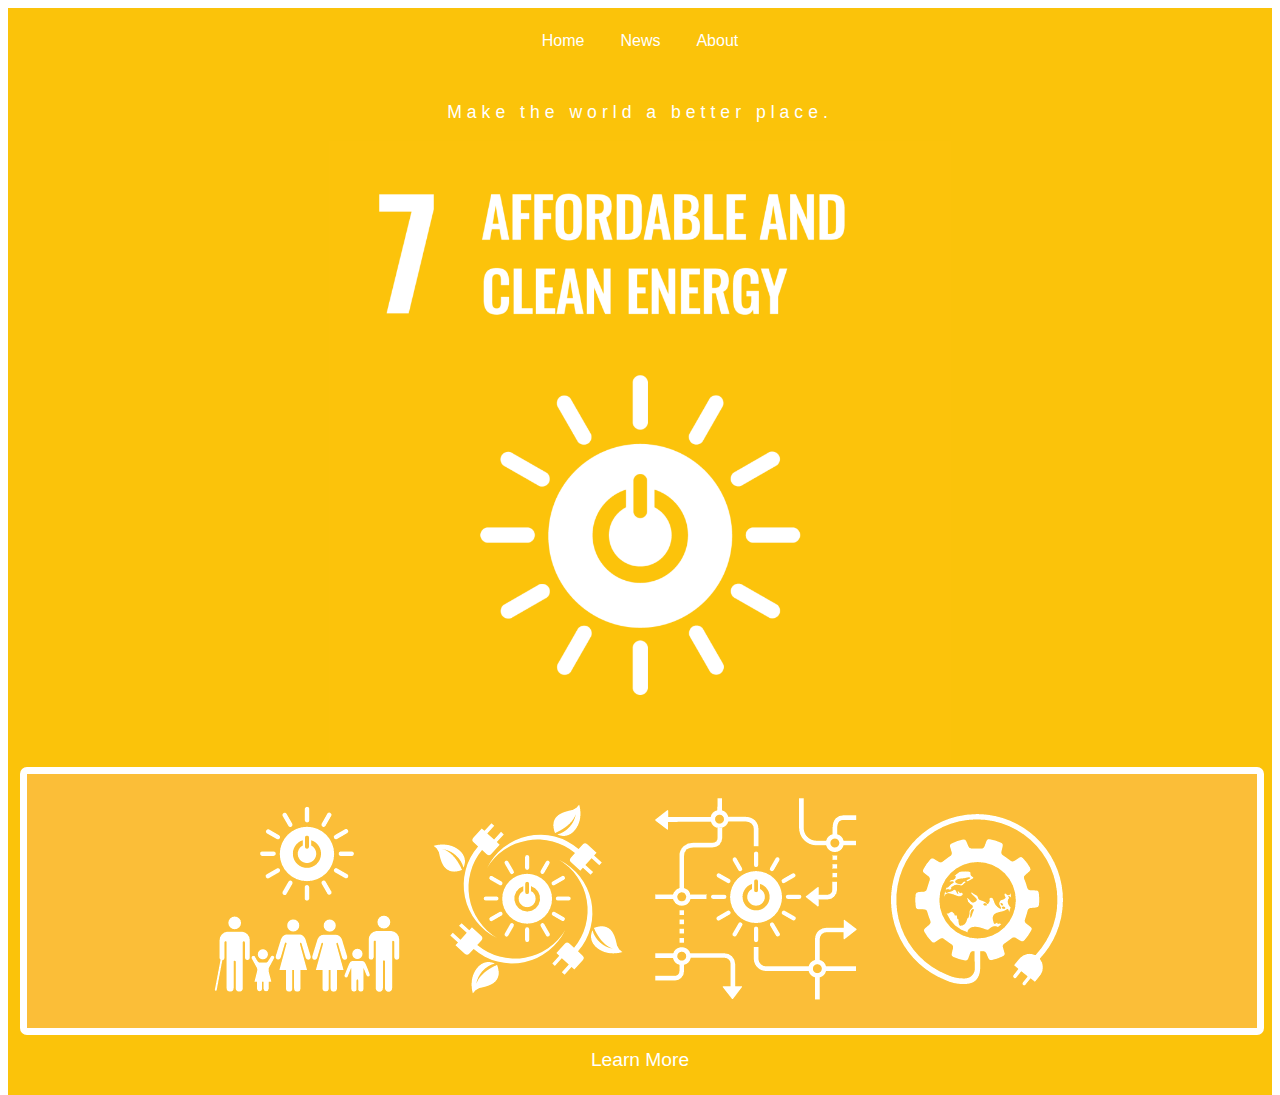
==== home.html @ 5ca2dd4c "homePageFinal" ====
<!DOCTYPE html>
<html lang="en">
  <head>
    <meta charset="UTF-8" />
    <meta http-equiv="X-UA-Compatible" content="IE=edge" />
    <meta name="viewport" content="width=device-width, initial-scale=1.0" />
    <link rel="stylesheet" href="homeStyle.css" />
    <title>Affordable and clean energy</title>
  </head>
  <body>

    
  <div class="wrapper-menu">
      <ul class="centered">
          <li><a class="active" href="#home">Home</a></li>
          <li><a href="#news">News</a></li>
          <li><a href="#about">About</a></li>
      </ul>
  </div>


  <div class ="col-12 centered header">
    <br>

    <p style="color: white">
      Make the world a better place.
    </p>
    <br>

    <img src="logo.png" alt="" width="50%">

    <br>
    <fieldset class = "col-12"style="background-color: #fbbe38; border-color: white;border-style:solid;border-width: 7px;border-radius: 7px;">
        <img src="target7_1.png" alt="">
        <img src="target7_2.png" alt="">
        <img src="target7_3.pngg" alt="">
        <img src="target7_4.png" alt="">
        <img src="target7_5.png" alt="">
    </fieldset>

    <br>

    <li><a href="learnMore.html" style="font-family: arial;font-size: larger;  ">Learn More</a></li>

  </div>  
    

    </section>
  </body>
</html>
---- homeStyle.css ----
/*#9097C0   <----- weird purple  |||  green -----> #21A179*/


* {
	box-sizing: border-box;
}

.col-1 {width: 8.33%;}
.col-2 {width: 16.66%;}
.col-3 {width: 25%;}
.col-4 {width: 33.33%;}
.col-5 {width: 41.66%;}
.col-6 {width: 50%;}
.col-7 {width: 58.33%;}
.col-8 {width: 66.66%;}
.col-9 {width: 75%;}
.col-10 {width: 83.33%;}
.col-11 {width: 91.66%;}
.col-12 {width: 100%;}

[class*="col-"] {
	float: left;
  padding: 15px;
}


h1,
p,
a{
  margin: 0;
  padding: 0;
  font-family: Arial;
}

h1 {
  font-size: 2.8em;
  padding: 10px 0;
  font-weight: 800;
}

p {
  font-size: 1.1em;
  font-weight: 100;
  letter-spacing: 5px;
}

ul {
  list-style-type: none;
  margin: 0;
  padding: 0;
  overflow: hidden;
  background-color:#FBC30A;
}

li{
  display:inline-block;
}

li a {
  font-family: Arial;
  display: block;
  color:white ;
  text-align: center;
  padding: 14px 16px;
  text-decoration: none;
}

li a:hover {
  background-color: #FBC30A ;
}

.centered
{
  margin: auto;
  width: 100%;
  
  background-color:#FBC30A;
  padding: 10px;
  text-align: center;
}

.wrapper-menu
{
  background-color:#FBC30A;
}
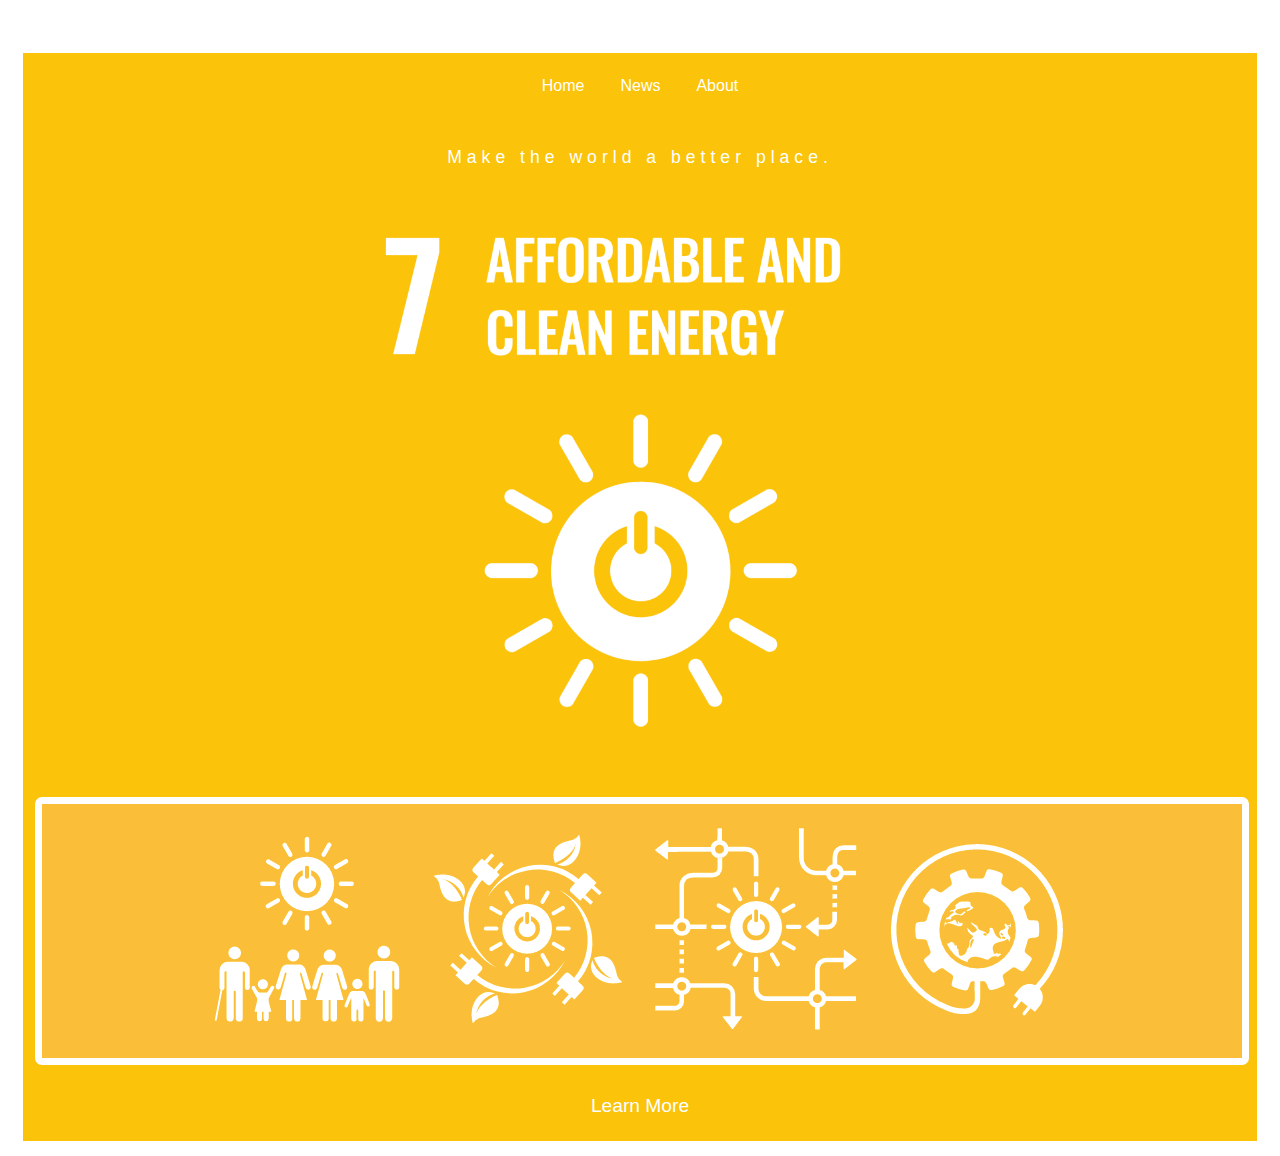
==== commit b5c9c9e6: "quasi" ====
--- a/home.html
+++ b/home.html
@@ -4,22 +4,24 @@
     <meta charset="UTF-8" />
     <meta http-equiv="X-UA-Compatible" content="IE=edge" />
     <meta name="viewport" content="width=device-width, initial-scale=1.0" />
-    <link rel="stylesheet" href="homeStyle.css" />
+    <link rel="stylesheet" href="style.css" />
     <title>Affordable and clean energy</title>
   </head>
   <body>
 
-    
+    <div class="col-2 border">
+    </div>
+    <div class="col-s-8 col-12">
   <div class="wrapper-menu">
       <ul class="centered">
-          <li><a class="active" href="#home">Home</a></li>
+          <li><a class="active" href="home.html">Home</a></li>
           <li><a href="#news">News</a></li>
-          <li><a href="#about">About</a></li>
+          <li><a href="About.html">About</a></li>
       </ul>
   </div>
 
 
-  <div class ="col-12 centered header">
+  <div class ="centered header">
     <br>
 
     <p style="color: white">
@@ -30,7 +32,7 @@
     <img src="logo.png" alt="" width="50%">
 
     <br>
-    <fieldset class = "col-12"style="background-color: #fbbe38; border-color: white;border-style:solid;border-width: 7px;border-radius: 7px;">
+    <fieldset class = "col-12"style="margin-bottom: 1rem;background-color: #fbbe38; border-color: white;border-style:solid;border-width: 7px;border-radius: 7px;">
         <img src="target7_1.png" alt="">
         <img src="target7_2.png" alt="">
         <img src="target7_3.pngg" alt="">
@@ -43,8 +45,8 @@
     <li><a href="learnMore.html" style="font-family: arial;font-size: larger;  ">Learn More</a></li>
 
   </div>  
-    
+    </div>
 
-    </section>
+  </div>
   </body>
 </html>
--- a/style.css
+++ b/style.css
@@ -0,0 +1,114 @@
+/*#9097C0   <----- weird purple  |||  green -----> #21A179*/
+
+
+* {
+	box-sizing: border-box;
+}
+
+/* For mobile phones: */
+[class*="col-"] {
+  width: 100%;
+}
+[class*="col-"] {
+	float: left;
+  padding: 15px;
+}
+
+
+@media only screen and (min-width: 600px) {
+  /* For tablets: */
+  .col-s-1 {width: 8.33%;}
+  .col-s-2 {width: 16.66%;}
+  .col-s-3 {width: 25%;}
+  .col-s-4 {width: 33.33%;}
+  .col-s-5 {width: 41.66%;}
+  .col-s-6 {width: 50%;}
+  .col-s-7 {width: 58.33%;}
+  .col-s-8 {width: 66.66%;}
+  .col-s-9 {width: 75%;}
+  .col-s-10 {width: 83.33%;}
+  .col-s-11 {width: 91.66%;}
+  .col-s-12 {width: 100%;}
+}
+
+@media only screen and (min-width: 768px) {
+  /* For desktop: */
+  .col-1 {width: 8.33%;}
+  .col-2 {width: 16.66%;}
+  .col-3 {width: 25%;}
+  .col-4 {width: 33.33%;}
+  .col-5 {width: 41.66%;}
+  .col-6 {width: 50%;}
+  .col-7 {width: 58.33%;}
+  .col-8 {width: 66.66%;}
+  .col-9 {width: 75%;}
+  .col-10 {width: 83.33%;}
+  .col-11 {width: 91.66%;}
+  .col-12 {width: 100%;}
+}
+
+@media only screen and (max-width: 600px) {
+  .border{
+    display: none;
+  }
+}
+
+h1,
+p,
+a{
+  margin: 0;
+  padding: 0;
+  font-family: Arial;
+}
+
+h1 {
+  font-size: 2.8em;
+  padding: 10px 0;
+  font-weight: 800;
+}
+
+p {
+  font-size: 1.1em;
+  font-weight: 100;
+  letter-spacing: 5px;
+}
+
+ul {
+  list-style-type: none;
+  margin: 0;
+  padding: 0;
+  overflow: hidden;
+  background-color:#FBC30A;
+}
+
+li{
+  display:inline-block;
+}
+
+li a {
+  font-family: Arial;
+  display: block;
+  color:white ;
+  text-align: center;
+  padding: 14px 16px;
+  text-decoration: none;
+}
+
+li a:hover {
+  background-color: #fbbe38 ;
+}
+
+.centered
+{
+  margin: auto;
+  width: 100%;
+  
+  background-color:#FBC30A;
+  padding: 10px;
+  text-align: center;
+}
+
+.wrapper-menu
+{
+  background-color:#FBC30A;
+}
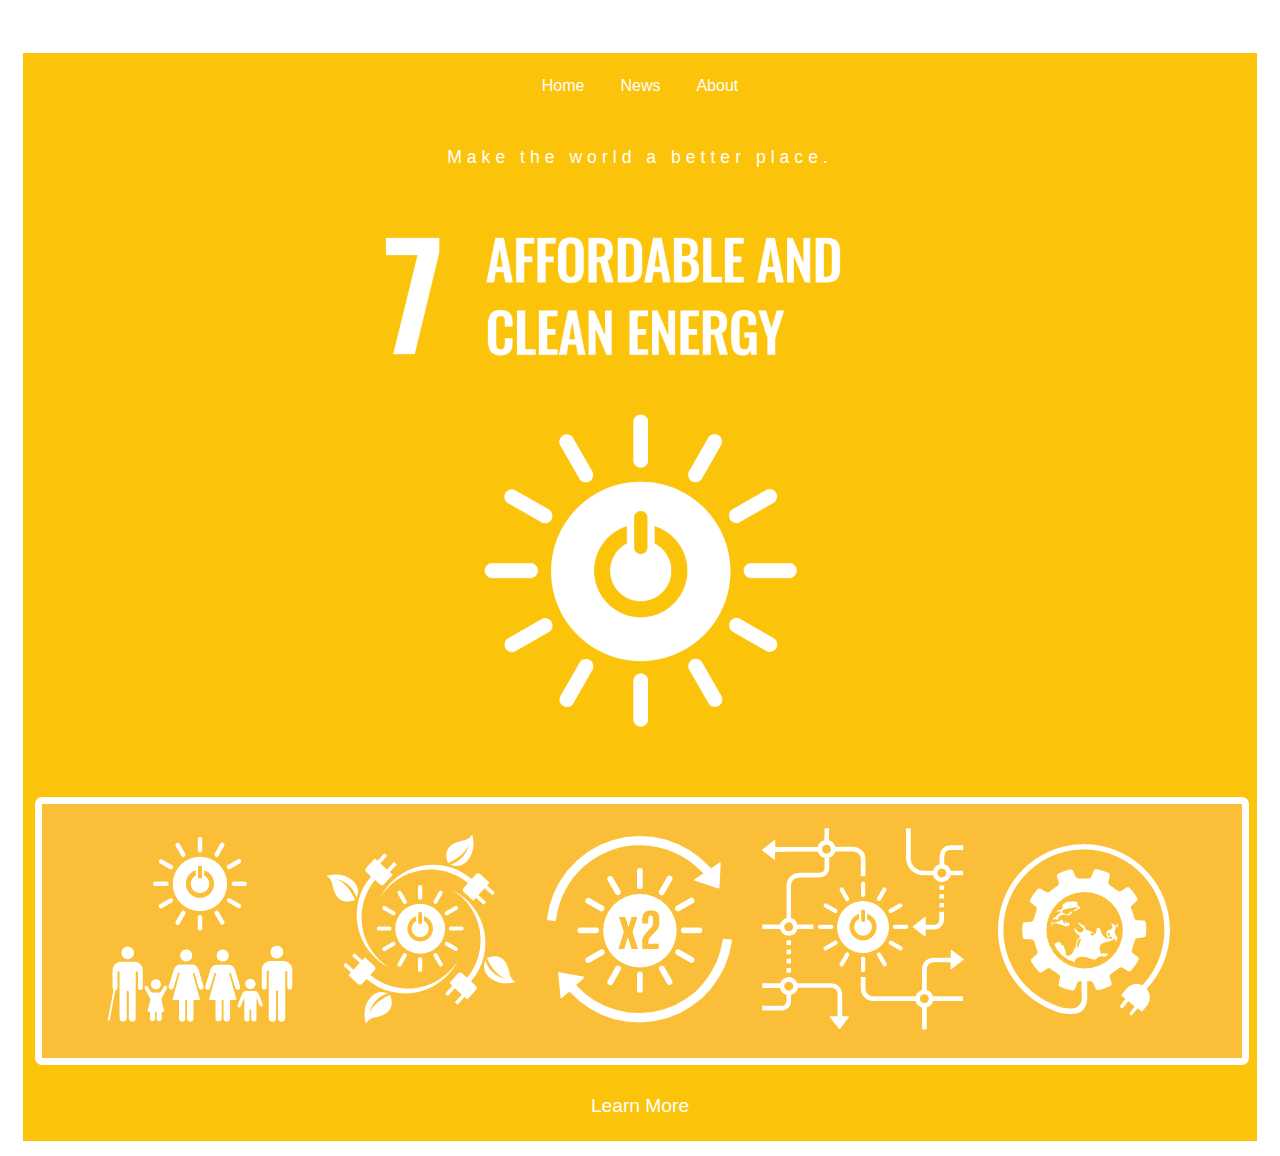
==== commit b51839e0: "Finished" ====
--- a/home.html
+++ b/home.html
@@ -15,7 +15,7 @@
   <div class="wrapper-menu">
       <ul class="centered">
           <li><a class="active" href="home.html">Home</a></li>
-          <li><a href="#news">News</a></li>
+          <li><a href="News.html">News</a></li>
           <li><a href="About.html">About</a></li>
       </ul>
   </div>
@@ -29,15 +29,15 @@
     </p>
     <br>
 
-    <img src="logo.png" alt="" width="50%">
+    <img src="./imgHome/logo.png" alt="" width="50%">
 
     <br>
     <fieldset class = "col-12"style="margin-bottom: 1rem;background-color: #fbbe38; border-color: white;border-style:solid;border-width: 7px;border-radius: 7px;">
-        <img src="target7_1.png" alt="">
-        <img src="target7_2.png" alt="">
-        <img src="target7_3.pngg" alt="">
-        <img src="target7_4.png" alt="">
-        <img src="target7_5.png" alt="">
+        <img src="./imgHome/target7_1.png" alt="">
+        <img src="./imgHome/target7_2.png" alt="">
+        <img src="./imgHome/target7_3.png" alt="">
+        <img src="./imgHome/target7_4.png" alt="">
+        <img src="./imgHome/target7_5.png" alt="">
     </fieldset>
 
     <br>
--- a/style.css
+++ b/style.css
@@ -13,7 +13,11 @@
 	float: left;
   padding: 15px;
 }
-
+.asd{
+  grid-column-start: 1;
+  grid-column-end: 13;
+  text-align: center;
+}
 
 @media only screen and (min-width: 600px) {
   /* For tablets: */
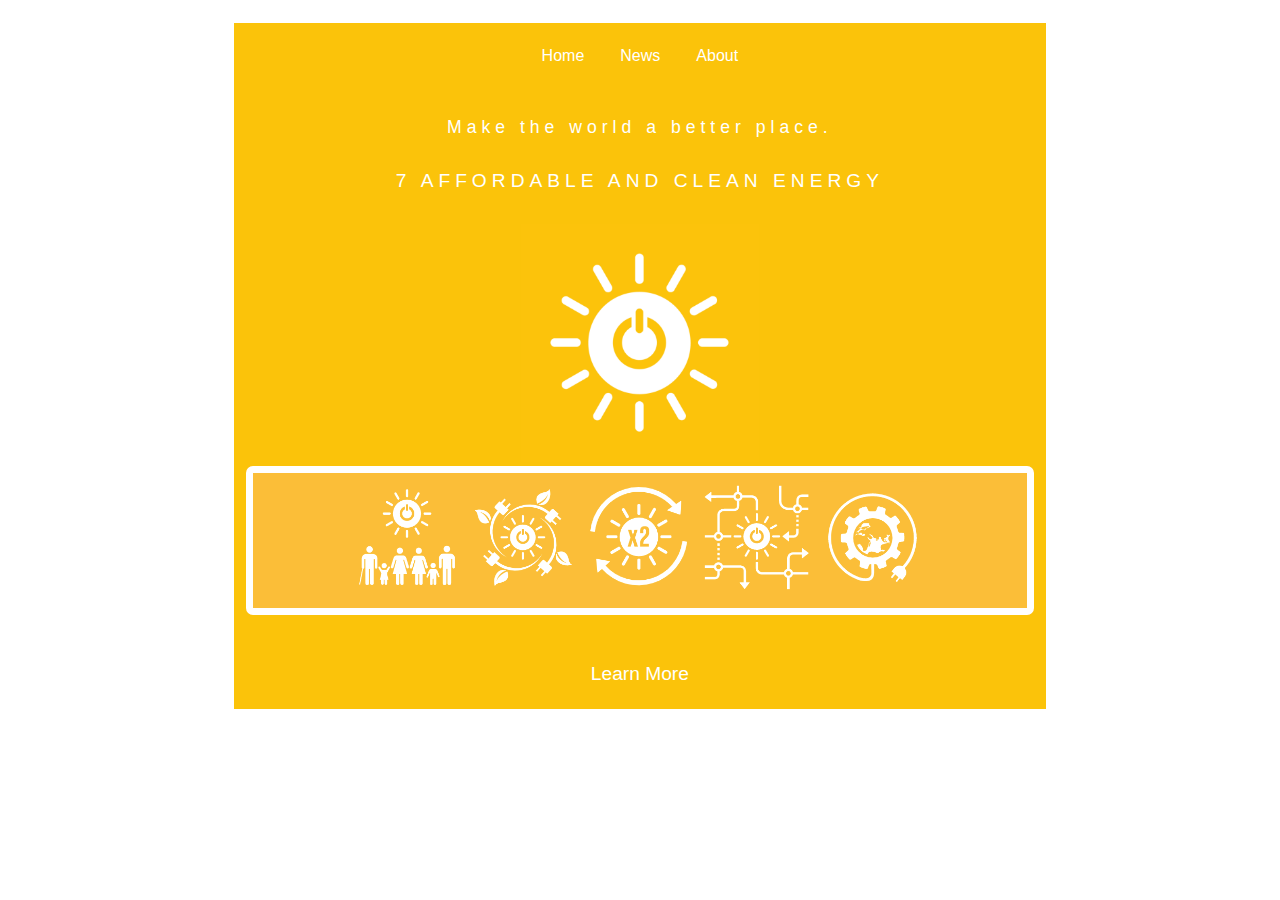
==== commit 3432cfa9: "soClose" ====
--- a/home.html
+++ b/home.html
@@ -5,13 +5,14 @@
     <meta http-equiv="X-UA-Compatible" content="IE=edge" />
     <meta name="viewport" content="width=device-width, initial-scale=1.0" />
     <link rel="stylesheet" href="style.css" />
+    
     <title>Affordable and clean energy</title>
   </head>
   <body>
 
     <div class="col-2 border">
     </div>
-    <div class="col-s-8 col-12">
+    <div class="col-s-8 col-8">
   <div class="wrapper-menu">
       <ul class="centered">
           <li><a class="active" href="home.html">Home</a></li>
@@ -21,23 +22,24 @@
   </div>
 
 
-  <div class ="centered header">
+  <div class="col-s-8 col-12 centered header">
     <br>
 
     <p style="color: white">
       Make the world a better place.
     </p>
-    <br>
+    
+    <p style="margin-top: 2rem;margin-bottom: 2rem;color : white; font-size:larger ;">7 AFFORDABLE AND CLEAN ENERGY</p>
 
-    <img src="./imgHome/logo.png" alt="" width="50%">
+    <img src="./imgHome/Elogo.png" alt="" width="30%">
 
     <br>
-    <fieldset class = "col-12"style="margin-bottom: 1rem;background-color: #fbbe38; border-color: white;border-style:solid;border-width: 7px;border-radius: 7px;">
-        <img src="./imgHome/target7_1.png" alt="">
-        <img src="./imgHome/target7_2.png" alt="">
-        <img src="./imgHome/target7_3.png" alt="">
-        <img src="./imgHome/target7_4.png" alt="">
-        <img src="./imgHome/target7_5.png" alt="">
+    <fieldset style="margin-bottom: 1rem;background-color: #fbbe38; border-color: white;border-style:solid;border-width: 7px;border-radius: 7px;">
+        <img src="./imgHome/target7_1.png" alt="" id = "t7.1" width= 15%>
+        <img src="./imgHome/target7_2.png" alt="" id = "t7.2" width= 15%>
+        <img src="./imgHome/target7_3.png" alt="" id = "t7.3" width= 15%>
+        <img src="./imgHome/target7_4.png" alt="" id = "t7.4" width= 15%>
+        <img src="./imgHome/target7_5.png" alt="" id = "t7.5" width= 15%>
     </fieldset>
 
     <br>
@@ -48,5 +50,24 @@
     </div>
 
   </div>
+
+  <script>
+    document.getElementById("t7.1").addEventListener("click", () => {
+      window.location.href = 'learnMore.html';
+    });
+    document.getElementById("t7.2").addEventListener("click", () => {
+      window.location.href = 'learnMore.html';
+    });
+    document.getElementById("t7.3").addEventListener("click", () => {
+      window.location.href = 'learnMore.html';
+    });
+    document.getElementById("t7.4").addEventListener("click", () => {
+      window.location.href = 'learnMore.html';
+    });
+    document.getElementById("t7.5").addEventListener("click", () => {
+      window.location.href = 'learnMore.html';
+    });
+  </script>
+
   </body>
 </html>
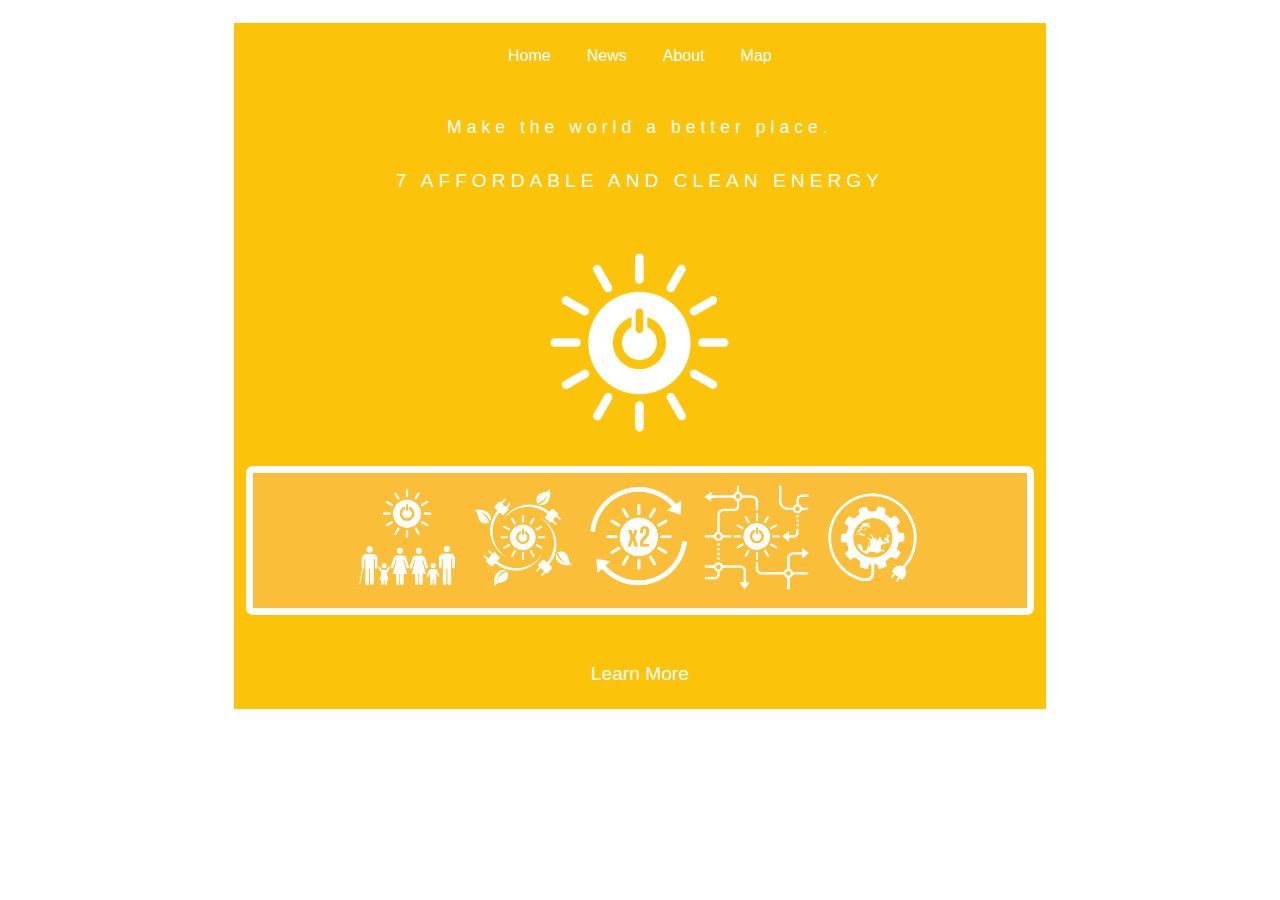
==== commit 1b94a6ef: "FINAL" ====
--- a/home.html
+++ b/home.html
@@ -12,12 +12,13 @@
 
     <div class="col-2 border">
     </div>
-    <div class="col-s-8 col-8">
+    <div class=" col-8">
   <div class="wrapper-menu">
       <ul class="centered">
           <li><a class="active" href="home.html">Home</a></li>
           <li><a href="News.html">News</a></li>
           <li><a href="About.html">About</a></li>
+          <li><a href="Map.html">Map</a></li>
       </ul>
   </div>
 
--- a/style.css
+++ b/style.css
@@ -1,5 +1,3 @@
-/*#9097C0   <----- weird purple  |||  green -----> #21A179*/
-
 
 * {
 	box-sizing: border-box;
@@ -82,7 +80,7 @@
   margin: 0;
   padding: 0;
   overflow: hidden;
-  background-color:#FBC30A;
+  background-color: #FBC30A;
 }
 
 li{
